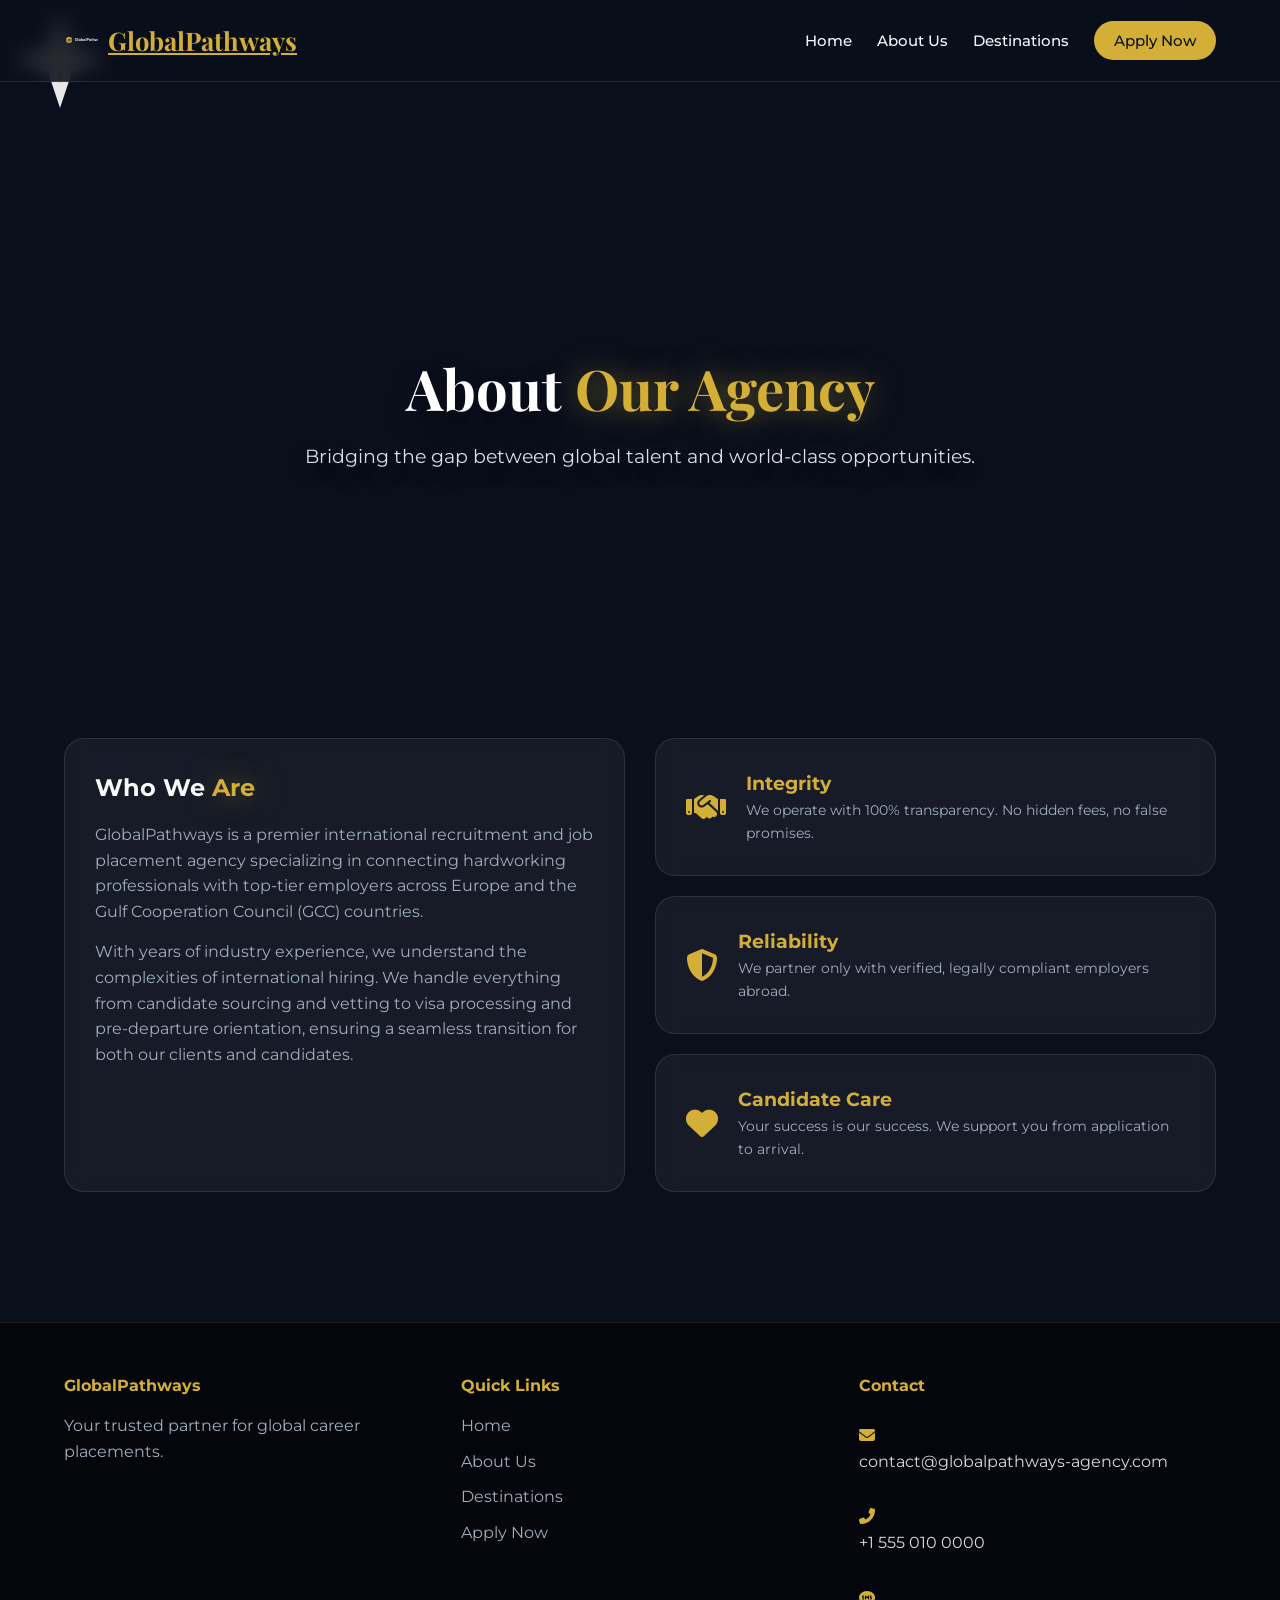
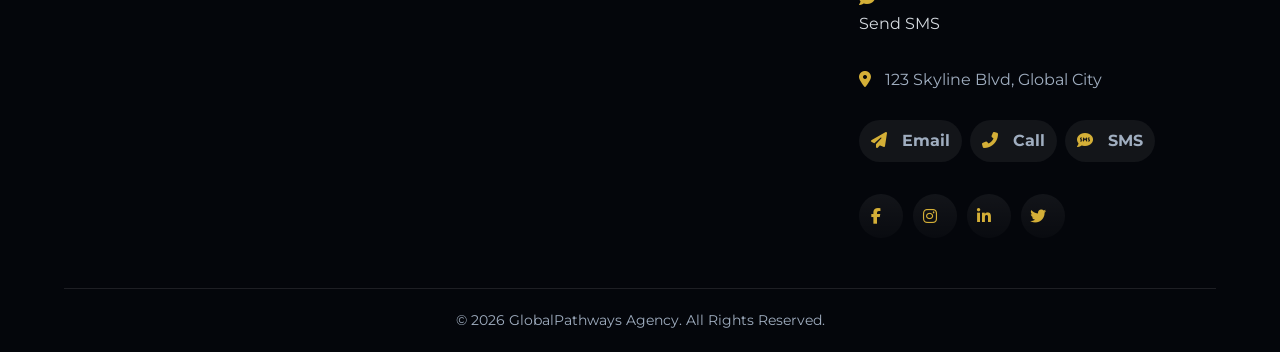
==== about.html @ d6a93e00 "Initial commit" ====
<!DOCTYPE html>
<html lang="en">
<head>
    <meta charset="UTF-8">
    <meta name="viewport" content="width=device-width, initial-scale=1.0">
    <title>About Us | GlobalPathways</title>
    <link rel="icon" href="favicon.ico" type="image/x-icon">
    <link rel="stylesheet" href="style.css">
    <link rel="stylesheet" href="https://cdnjs.cloudflare.com/ajax/libs/font-awesome/6.4.0/css/all.min.css">
    <link href="https://fonts.googleapis.com/css2?family=Montserrat:wght@300;400;600;800&family=Playfair+Display:wght@700&display=swap" rel="stylesheet">
</head>
<body>
    <div class="bg-3d-container"><div class="stars"></div><div class="plane-3d"><svg viewBox="0 0 100 100" width="120" height="120"><path d="M50 10 L60 40 L90 50 L60 60 L50 90 L40 60 L10 50 L40 40 Z" fill="#ffffff" opacity="0.9"/><path d="M50 30 L55 50 L50 70 L45 50 Z" fill="#d4af37"/></svg></div></div>
    <nav class="navbar">
        <a class="logo" href="index.html"><img src="logo.svg" alt="GlobalPathways logo"><span>GlobalPathways</span></a>
        <ul class="nav-links" id="navLinks"><li><a href="index.html">Home</a></li><li><a href="about.html">About Us</a></li><li><a href="destinations.html">Destinations</a></li><li><a href="apply.html" class="btn-nav">Apply Now</a></li></ul>
        <div class="hamburger" id="hamburger"><i class="fas fa-bars"></i></div>
    </nav>

    <section class="page-hero">
        <h1>About <span class="gold-text">Our Agency</span></h1>
        <p>Bridging the gap between global talent and world-class opportunities.</p>
    </section>

    <section class="section">
        <div class="about-grid">
            <div class="glass-card">
                <h2>Who We <span class="gold-text">Are</span></h2>
                <p style="color:var(--text-muted); margin-top:15px;">GlobalPathways is a premier international recruitment and job placement agency specializing in connecting hardworking professionals with top-tier employers across Europe and the Gulf Cooperation Council (GCC) countries.</p>
                <p style="color:var(--text-muted); margin-top:15px;">With years of industry experience, we understand the complexities of international hiring. We handle everything from candidate sourcing and vetting to visa processing and pre-departure orientation, ensuring a seamless transition for both our clients and candidates.</p>
            </div>
            <div style="display:flex; flex-direction:column; gap:20px;">
                <div class="glass-card" style="display:flex; align-items:center; gap:20px;"><i class="fas fa-handshake" style="font-size:2rem; color:var(--gold);"></i><div><h3 style="color:var(--gold);">Integrity</h3><p style="color:var(--text-muted); font-size:0.9rem;">We operate with 100% transparency. No hidden fees, no false promises.</p></div></div>
                <div class="glass-card" style="display:flex; align-items:center; gap:20px;"><i class="fas fa-shield-alt" style="font-size:2rem; color:var(--gold);"></i><div><h3 style="color:var(--gold);">Reliability</h3><p style="color:var(--text-muted); font-size:0.9rem;">We partner only with verified, legally compliant employers abroad.</p></div></div>
                <div class="glass-card" style="display:flex; align-items:center; gap:20px;"><i class="fas fa-heart" style="font-size:2rem; color:var(--gold);"></i><div><h3 style="color:var(--gold);">Candidate Care</h3><p style="color:var(--text-muted); font-size:0.9rem;">Your success is our success. We support you from application to arrival.</p></div></div>
            </div>
        </div>
    </section>

    <footer>
        <div class="footer-content">
            <div class="footer-col"><h4>GlobalPathways</h4><p>Your trusted partner for global career placements.</p></div>
            <div class="footer-col"><h4>Quick Links</h4><a href="index.html">Home</a><a href="about.html">About Us</a><a href="destinations.html">Destinations</a><a href="apply.html">Apply Now</a></div>
            <div class="footer-col footer-contact">
                <h4>Contact</h4>
                <p class="footer-contact-item"><i class="fas fa-envelope"></i> <a href="mailto:contact@globalpathways-agency.com">contact@globalpathways-agency.com</a></p>
                <p class="footer-contact-item"><i class="fas fa-phone-alt"></i> <a href="tel:+15550100000">+1 555 010 0000</a></p>
                <p class="footer-contact-item"><i class="fas fa-sms"></i> <a href="sms:+15550100000">Send SMS</a></p>
                <p class="footer-contact-item"><i class="fas fa-map-marker-alt"></i> 123 Skyline Blvd, Global City</p>
                <div class="footer-actions">
                    <a class="footer-btn" href="mailto:contact@globalpathways-agency.com"><i class="fas fa-paper-plane"></i> Email</a>
                    <a class="footer-btn" href="tel:+15550100000"><i class="fas fa-phone-alt"></i> Call</a>
                    <a class="footer-btn" href="sms:+15550100000"><i class="fas fa-sms"></i> SMS</a>
                </div>
                <div class="footer-social">
                    <a href="https://facebook.com/GlobalPathways" target="_blank" aria-label="Facebook"><i class="fab fa-facebook-f"></i></a>
                    <a href="https://instagram.com/GlobalPathways" target="_blank" aria-label="Instagram"><i class="fab fa-instagram"></i></a>
                    <a href="https://linkedin.com/company/GlobalPathways" target="_blank" aria-label="LinkedIn"><i class="fab fa-linkedin-in"></i></a>
                    <a href="https://twitter.com/GlobalPathways" target="_blank" aria-label="Twitter"><i class="fab fa-twitter"></i></a>
                </div>
            </div>
        </div>
        <div class="footer-bottom"><p>&copy; 2026 GlobalPathways Agency. All Rights Reserved.</p></div>
    </footer>
    <script src="script.js"></script>
</body>
</html>
---- style.css ----
:root {
    --primary-bg: #0a0f1c;
    --secondary-bg: #111827;
    --gold: #d4af37;
    --light-gold: #f3e5ab;
    --text-main: #f8f9fa;
    --text-muted: #a0aec0;
    --glass-bg: rgba(255, 255, 255, 0.05);
    --glass-border: rgba(255, 255, 255, 0.1);
}
* { margin: 0; padding: 0; box-sizing: border-box; scroll-behavior: smooth; }
body { font-family: 'Montserrat', sans-serif; background-color: var(--primary-bg); color: var(--text-main); overflow-x: hidden; line-height: 1.6; }

/* VIDEO BACKGROUND */
.top-video-section { position: relative; overflow: hidden; }
.top-video-section .bg-video { position: absolute; inset: 0; width: 100%; height: 100%; object-fit: cover; object-position: center; filter: brightness(0.45) saturate(0.95); z-index: -2; }
.top-video-section .bg-video-overlay { position: absolute; inset: 0; background: linear-gradient(180deg, rgba(4, 9, 21, 0.65) 0%, rgba(4, 9, 21, 0.75) 35%, rgba(4, 9, 21, 0.92) 100%); z-index: -1; }
.top-video-section .hero,
.top-video-section .section { position: relative; z-index: 1; }
.top-video-section .hero { min-height: 85vh; display: flex; align-items: center; justify-content: center; padding-top: 100px; }
.top-video-section .section { padding-top: 80px; }

.contact-section { position: relative; background-image: url('https://images.pexels.com/photos/1004433/pexels-photo-1004433.jpeg?auto=compress&cs=tinysrgb&w=1600'); background-size: cover; background-position: center; color: #f8f9fa; }
.contact-section::before { content: '';
    position: absolute;
    inset: 0;
    background: rgba(0, 0, 0, 0.72);
    z-index: 0;
}
.contact-section .glass-card { background: rgba(8, 15, 28, 0.92); border-color: rgba(255, 255, 255, 0.14); }
.contact-section .contact-card h3,
.contact-section .contact-card p,
.contact-section .contact-card .hours-grid div,
.contact-section .wa-btn { color: #f8f9fa; }
.contact-section .wa-btn { background: rgba(212, 175, 55, 0.95); color: #08101f; }
.contact-section .wa-btn:hover { background: #f3e5ab; }
.contact-section a { color: #f8f9fa; }

/* NAVIGATION */
.navbar { display: flex; justify-content: space-between; align-items: center; padding: 20px 5%; position: fixed; width: 100%; top: 0; z-index: 1000; background: rgba(10, 15, 28, 0.85); backdrop-filter: blur(10px); border-bottom: 1px solid var(--glass-border); }
.logo { display: inline-flex; align-items: center; gap: 10px; font-family: 'Playfair Display', serif; font-size: 1.6rem; color: var(--gold); font-weight: 700; }
.logo img { width: 34px; height: 34px; display: inline-block; }
.logo span { display: inline-block; vertical-align: middle; }
.nav-links { display: flex; list-style: none; gap: 25px; }
.nav-links a { color: var(--text-main); text-decoration: none; font-weight: 500; transition: color 0.3s; font-size: 0.95rem; }
.nav-links a:hover, .nav-links .btn-nav { color: var(--gold); }
.btn-nav { background: var(--gold); color: var(--primary-bg) !important; padding: 10px 20px; border-radius: 30px; font-weight: 600; }
.hamburger { display: none; font-size: 1.5rem; cursor: pointer; color: var(--gold); }

/* HERO & PAGE HERO */
.hero, .page-hero { min-height: 100vh; display: flex; flex-direction: column; align-items: center; justify-content: center; text-align: center; padding: 0 20px; }
.page-hero { min-height: 50vh; margin-top: 80px; }
.hero-title, .page-hero h1 { font-family: 'Playfair Display', serif; font-size: 3.5rem; margin-bottom: 20px; line-height: 1.2; color: #ffffff; text-shadow: 0 12px 28px rgba(0, 0, 0, 0.4); }
.gold-text { color: var(--gold); text-shadow: 0 0 30px rgba(212, 175, 55, 0.5); }
.hero-subtitle, .page-hero p { font-size: 1.2rem; color: #dcdfe6; margin-bottom: 40px; max-width: 700px; text-shadow: 0 10px 25px rgba(0, 0, 0, 0.25); }
.hero-buttons { display: flex; gap: 20px; justify-content: center; flex-wrap: wrap; }
.btn { padding: 15px 35px; border-radius: 50px; text-decoration: none; font-weight: 600; transition: all 0.3s ease; display: inline-block; }
.btn-primary { background: var(--gold); color: var(--primary-bg); border: none; cursor: pointer; font-size: 1rem; }
.btn-primary:hover { background: var(--light-gold); transform: translateY(-3px); box-shadow: 0 10px 20px rgba(212, 175, 55, 0.3); }
.btn-secondary { border: 2px solid var(--gold); color: var(--gold); }
.btn-secondary:hover { background: var(--gold); color: var(--primary-bg); transform: translateY(-3px); }

/* SECTIONS & CARDS */
.section { padding: 80px 5%; position: relative; }
.section-title { font-family: 'Playfair Display', serif; font-size: 2.5rem; text-align: center; margin-bottom: 15px; }
.section-subtitle { text-align: center; color: var(--text-muted); max-width: 600px; margin: 0 auto 50px; }
.glass-card { background: var(--glass-bg); backdrop-filter: blur(10px); border: 1px solid var(--glass-border); border-radius: 20px; padding: 30px; transition: transform 0.3s ease, box-shadow 0.3s ease; }
.glass-card:hover { transform: translateY(-5px); box-shadow: 0 20px 40px rgba(0, 0, 0, 0.3); border-color: var(--gold); }

/* GRIDS */
.destinations-grid, .destinations-detail-grid, .contact-grid, .about-grid { display: grid; grid-template-columns: repeat(auto-fit, minmax(300px, 1fr)); gap: 30px; max-width: 1200px; margin: 0 auto; }
.jobs-grid { display: grid; grid-template-columns: repeat(auto-fill, minmax(220px, 1fr)); gap: 20px; max-width: 1200px; margin: 0 auto; }
.job-item { display: flex; align-items: center; gap: 15px; padding: 20px; font-weight: 500; color: var(--text-main); text-decoration: none; }
.job-item:hover { color: var(--gold); border-color: var(--gold); }
.job-item i { font-size: 1.5rem; color: var(--gold); min-width: 30px; }
.destination-card h3, .country-card h3 { color: var(--gold); margin-bottom: 15px; font-size: 1.4rem; }
.destination-card ul, .country-jobs { list-style: none; }
.destination-card li, .country-jobs li { padding: 8px 0; border-bottom: 1px solid var(--glass-border); color: var(--text-muted); }
.country-city { color: var(--text-muted); font-size: 0.9rem; margin-bottom: 15px; font-style: italic; }

/* CONTACT & WHATSAPP */
.contact-card h3 { color: var(--gold); margin-bottom: 15px; display: flex; align-items: center; gap: 10px; }
.whatsapp-list { display: flex; flex-direction: column; gap: 12px; margin-top: 20px; }
.wa-btn { background: #25D366; color: white !important; padding: 12px 20px; border-radius: 10px; text-align: center; font-weight: 600; transition: all 0.3s; display: flex; align-items: center; justify-content: center; gap: 10px; text-decoration: none; }
.wa-btn:hover { background: #128C7E; transform: scale(1.02); }
.contact-actions { display: flex; flex-wrap: wrap; gap: 12px; margin-top: 20px; }
.contact-btn { display: inline-flex; align-items: center; gap: 10px; padding: 12px 18px; border-radius: 999px; font-weight: 700; text-decoration: none; transition: transform 0.25s ease, box-shadow 0.25s ease; box-shadow: 0 0 0 rgba(212, 175, 55, 0); }
.contact-btn:hover { transform: translateY(-2px); box-shadow: 0 12px 26px rgba(212, 175, 55, 0.22); }
.contact-email { background: rgba(255, 255, 255, 0.95); color: #08101f; }
.contact-phone { background: rgba(212, 175, 55, 0.95); color: #08101f; }
.contact-sms { background: rgba(61, 178, 255, 0.95); color: #08101f; }
.social-links { display: flex; align-items: center; gap: 12px; margin-top: 24px; }
.social-links a { width: 45px; height: 45px; display: inline-flex; align-items: center; justify-content: center; border-radius: 50%; color: #fff; background: rgba(255,255,255,0.08); text-decoration: none; transition: transform 0.25s ease, box-shadow 0.25s ease, background 0.25s ease; }
.social-links a:hover { transform: translateY(-3px); box-shadow: 0 14px 30px rgba(212, 175, 55, 0.22); background: linear-gradient(135deg, rgba(212,175,55,0.9), rgba(255, 255, 255, 0.15)); }
.social-links a i { font-size: 1rem; }
.map-container { margin-top: 20px; border-radius: 16px; overflow: hidden; border: 1px solid var(--glass-border); }
.map-container iframe { width: 100%; height: 240px; border: 0; display: block; }
.hours-grid div { margin-bottom: 8px; color: var(--text-muted); }

/* APPLY PAGE */
.process-steps { display: grid; grid-template-columns: repeat(4, 1fr); gap: 20px; max-width: 1000px; margin: 0 auto 60px; text-align: center; }
.step span { display: inline-block; width: 40px; height: 40px; background: var(--gold); color: var(--primary-bg); border-radius: 50%; line-height: 40px; font-weight: 800; font-size: 1.2rem; margin-bottom: 10px; }
.step h4 { color: var(--gold); margin-bottom: 5px; }
.step p { color: var(--text-muted); font-size: 0.85rem; margin: 0; }
.apply-form-container { max-width: 800px; margin: 0 auto; }
.form-grid { display: grid; grid-template-columns: 1fr 1fr; gap: 20px; }
.form-group { margin-bottom: 20px; }
.form-group.full-width { grid-column: 1 / -1; }
.form-group label { display: block; margin-bottom: 8px; font-weight: 500; }
.form-group input, .form-group select, .form-group textarea { width: 100%; padding: 12px 15px; background: rgba(255,255,255,0.05); border: 1px solid var(--glass-border); border-radius: 10px; color: var(--text-main); font-family: 'Montserrat', sans-serif; font-size: 1rem; }
.form-group input:focus, .form-group select:focus, .form-group textarea:focus { outline: none; border-color: var(--gold); }
.form-group select option { background: var(--secondary-bg); }

/* FOOTER */
footer { background: rgba(0,0,0,0.6); padding: 50px 5% 20px; border-top: 1px solid var(--glass-border); margin-top: 50px; }
.footer-content { display: grid; grid-template-columns: repeat(auto-fit, minmax(250px, 1fr)); gap: 40px; max-width: 1200px; margin: 0 auto 40px; }
.footer-col h4 { color: var(--gold); margin-bottom: 15px; }
.footer-col p, .footer-col a { color: var(--text-muted); text-decoration: none; display: block; margin-bottom: 10px; }
.footer-col a:hover { color: var(--gold); }
.footer-col i { margin-right: 10px; color: var(--gold); }
.footer-bottom { text-align: center; padding-top: 20px; border-top: 1px solid var(--glass-border); color: var(--text-muted); font-size: 0.9rem; }

/* Footer contact & social */
.footer-contact { display: flex; flex-direction: column; gap: 10px; }
.footer-contact-item { color: #d6dbe1; margin-bottom: 6px; }
.footer-contact-item a { color: #d6dbe1; text-decoration: none; }
.footer-contact-item a:hover { color: var(--gold); }
.footer-actions { display: flex; gap: 8px; flex-wrap: wrap; margin-top: 8px; }
.footer-btn { display: inline-flex; align-items: center; gap: 8px; padding: 8px 12px; border-radius: 999px; background: rgba(255,255,255,0.06); color: #f8f9fa; text-decoration: none; font-weight: 700; transition: transform 0.18s ease, box-shadow 0.18s ease; }
.footer-btn:hover { transform: translateY(-3px); box-shadow: 0 18px 36px rgba(212,175,55,0.18); background: linear-gradient(90deg, rgba(212,175,55,0.95), rgba(243,229,171,0.9)); color: #08101f; }
.footer-social { display: flex; gap: 10px; margin-top: 12px; }
.footer-social a { width: 44px; height: 44px; display: inline-flex; align-items: center; justify-content: center; border-radius: 50%; background: linear-gradient(180deg, rgba(255,255,255,0.06), rgba(255,255,255,0.02)); color: #fff; text-decoration: none; transition: transform 0.18s ease, box-shadow 0.18s ease; }
.footer-social a:hover { transform: translateY(-4px); box-shadow: 0 22px 44px rgba(212,175,55,0.18); background: linear-gradient(90deg, rgba(212,175,55,0.95), rgba(243,229,171,0.9)); color: #08101f; }
.footer-social a i { font-size: 1rem; }

/* RESPONSIVE */
@media (max-width: 768px) {
    .hamburger { display: block; }
    .nav-links { position: fixed; top: 75px; right: -100%; height: calc(100vh - 75px); width: 100%; background: var(--secondary-bg); flex-direction: column; align-items: center; justify-content: center; transition: right 0.4s ease; }
    .nav-links.active { right: 0; }
    .hero-title, .page-hero h1 { font-size: 2.2rem; }
    .section-title { font-size: 1.8rem; }
    .process-steps, .form-grid, .about-grid { grid-template-columns: 1fr; }
}

/* Mobile-specific video adjustments for better fit */
@media (max-width: 480px) {
    .top-video-section .bg-video { object-position: center top; filter: brightness(0.45) saturate(0.95); }
    .top-video-section .hero { min-height: 55vh; padding-top: 80px; }
    .top-video-section .section { padding-top: 40px; }
    .logo img { width: 30px; height: 30px; }
}

@media (min-width: 481px) and (max-width: 1024px) {
    .top-video-section .hero { min-height: 70vh; padding-top: 90px; }
    .top-video-section .bg-video { object-position: center center; }
}
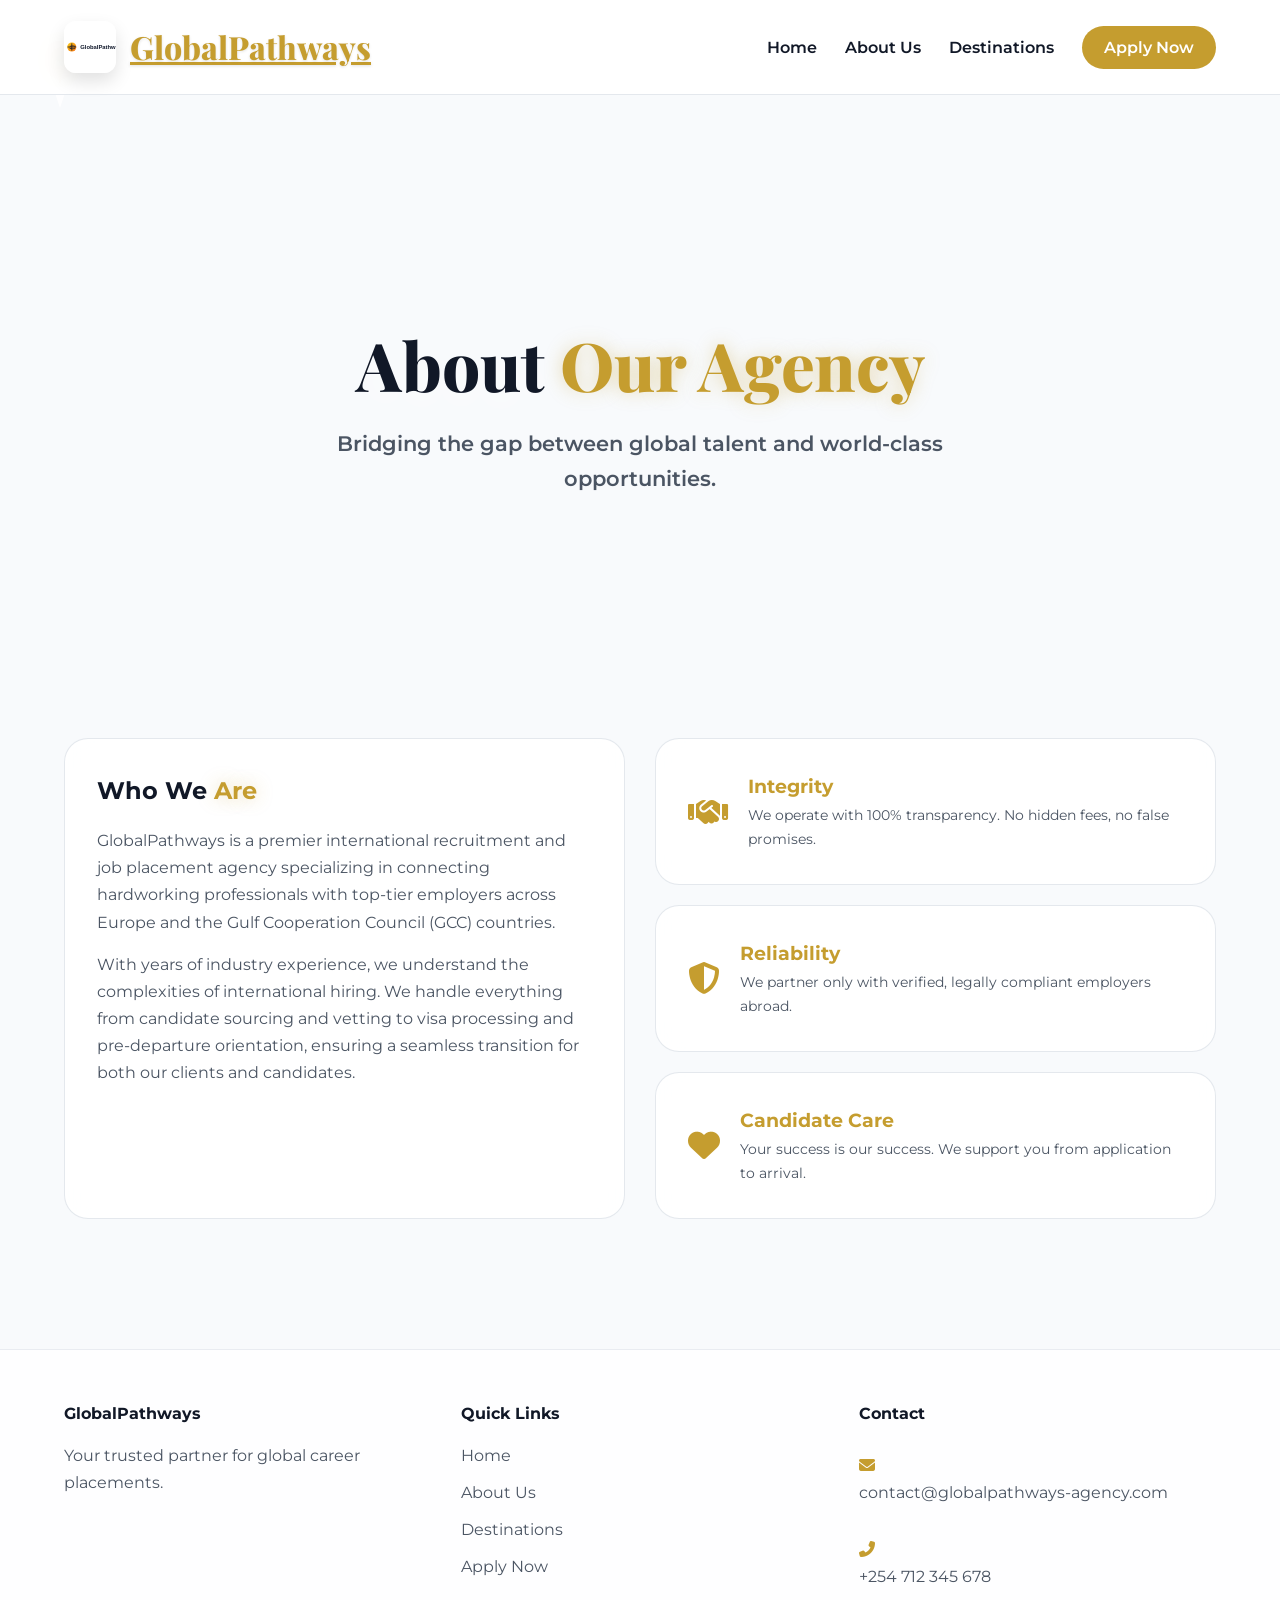
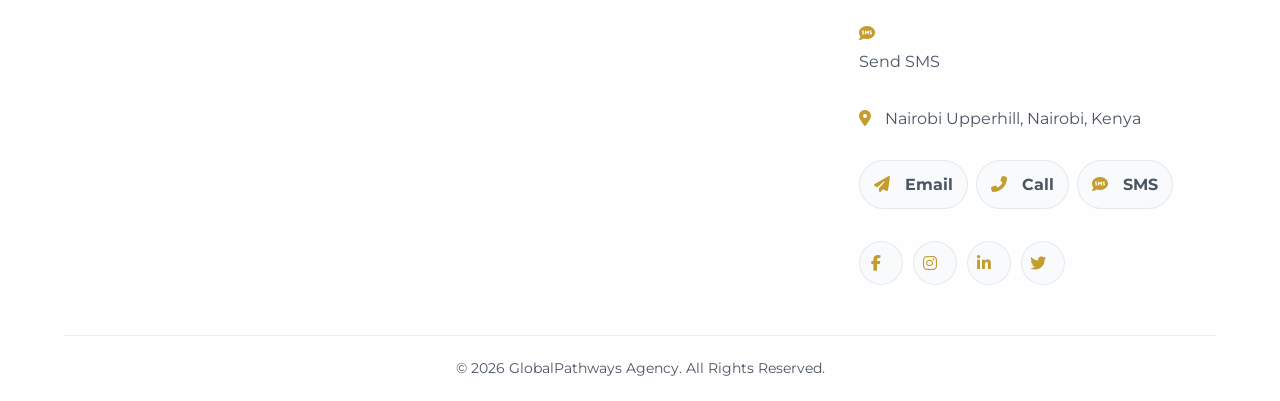
==== commit 91b4702e: "j" ====
--- a/about.html
+++ b/about.html
@@ -4,7 +4,7 @@
     <meta charset="UTF-8">
     <meta name="viewport" content="width=device-width, initial-scale=1.0">
     <title>About Us | GlobalPathways</title>
-    <link rel="icon" href="favicon.ico" type="image/x-icon">
+    <link rel="icon" href="favicon.svg" type="image/svg+xml">
     <link rel="stylesheet" href="style.css">
     <link rel="stylesheet" href="https://cdnjs.cloudflare.com/ajax/libs/font-awesome/6.4.0/css/all.min.css">
     <link href="https://fonts.googleapis.com/css2?family=Montserrat:wght@300;400;600;800&family=Playfair+Display:wght@700&display=swap" rel="stylesheet">
@@ -44,13 +44,13 @@
             <div class="footer-col footer-contact">
                 <h4>Contact</h4>
                 <p class="footer-contact-item"><i class="fas fa-envelope"></i> <a href="mailto:contact@globalpathways-agency.com">contact@globalpathways-agency.com</a></p>
-                <p class="footer-contact-item"><i class="fas fa-phone-alt"></i> <a href="tel:+15550100000">+1 555 010 0000</a></p>
-                <p class="footer-contact-item"><i class="fas fa-sms"></i> <a href="sms:+15550100000">Send SMS</a></p>
-                <p class="footer-contact-item"><i class="fas fa-map-marker-alt"></i> 123 Skyline Blvd, Global City</p>
+                <p class="footer-contact-item"><i class="fas fa-phone-alt"></i> <a href="tel:+254712345678">+254 712 345 678</a></p>
+                <p class="footer-contact-item"><i class="fas fa-sms"></i> <a href="sms:+254712345678">Send SMS</a></p>
+                <p class="footer-contact-item"><i class="fas fa-map-marker-alt"></i> Nairobi Upperhill, Nairobi, Kenya</p>
                 <div class="footer-actions">
                     <a class="footer-btn" href="mailto:contact@globalpathways-agency.com"><i class="fas fa-paper-plane"></i> Email</a>
-                    <a class="footer-btn" href="tel:+15550100000"><i class="fas fa-phone-alt"></i> Call</a>
-                    <a class="footer-btn" href="sms:+15550100000"><i class="fas fa-sms"></i> SMS</a>
+                    <a class="footer-btn" href="tel:+254712345678"><i class="fas fa-phone-alt"></i> Call</a>
+                    <a class="footer-btn" href="sms:+254712345678"><i class="fas fa-sms"></i> SMS</a>
                 </div>
                 <div class="footer-social">
                     <a href="https://facebook.com/GlobalPathways" target="_blank" aria-label="Facebook"><i class="fab fa-facebook-f"></i></a>
--- a/style.css
+++ b/style.css
@@ -1,101 +1,105 @@
 :root {
-    --primary-bg: #0a0f1c;
-    --secondary-bg: #111827;
-    --gold: #d4af37;
-    --light-gold: #f3e5ab;
-    --text-main: #f8f9fa;
-    --text-muted: #a0aec0;
-    --glass-bg: rgba(255, 255, 255, 0.05);
-    --glass-border: rgba(255, 255, 255, 0.1);
+    --primary-bg: #f8fafc;
+    --secondary-bg: #ffffff;
+    --gold: #c59d2f;
+    --light-gold: #f8e8a2;
+    --text-main: #111827;
+    --text-muted: #4b5563;
+    --glass-bg: rgba(255, 255, 255, 0.88);
+    --glass-border: rgba(148, 163, 184, 0.25);
 }
 * { margin: 0; padding: 0; box-sizing: border-box; scroll-behavior: smooth; }
-body { font-family: 'Montserrat', sans-serif; background-color: var(--primary-bg); color: var(--text-main); overflow-x: hidden; line-height: 1.6; }
+body { font-family: 'Montserrat', sans-serif; background-color: var(--primary-bg); color: var(--text-main); overflow-x: hidden; line-height: 1.7; }
 
 /* VIDEO BACKGROUND */
-.top-video-section { position: relative; overflow: hidden; }
-.top-video-section .bg-video { position: absolute; inset: 0; width: 100%; height: 100%; object-fit: cover; object-position: center; filter: brightness(0.45) saturate(0.95); z-index: -2; }
-.top-video-section .bg-video-overlay { position: absolute; inset: 0; background: linear-gradient(180deg, rgba(4, 9, 21, 0.65) 0%, rgba(4, 9, 21, 0.75) 35%, rgba(4, 9, 21, 0.92) 100%); z-index: -1; }
+.top-video-section { position: relative; overflow: hidden; background: linear-gradient(180deg, rgba(15, 23, 42, 0.55) 0%, rgba(15, 23, 42, 0.55) 45%, rgba(15, 23, 42, 0.65) 100%); }
+.top-video-section .bg-video { position: absolute; inset: 0; width: 100%; height: 100%; object-fit: cover; object-position: center center; filter: brightness(0.55) saturate(1.05); z-index: 0; background-color: #0f172a; }
+.top-video-section .bg-video-overlay { position: absolute; inset: 0; background: linear-gradient(180deg, rgba(15, 23, 42, 0.4) 0%, rgba(15, 23, 42, 0.35) 45%, rgba(15, 23, 42, 0.55) 100%); z-index: 1; pointer-events: none; box-shadow: inset 0 0 80px rgba(0, 0, 0, 0.45); }
+.top-video-section .navbar,
 .top-video-section .hero,
-.top-video-section .section { position: relative; z-index: 1; }
+.top-video-section .section { position: relative; z-index: 2; }
 .top-video-section .hero { min-height: 85vh; display: flex; align-items: center; justify-content: center; padding-top: 100px; }
 .top-video-section .section { padding-top: 80px; }
+.top-video-section .hero-title,
+.top-video-section .hero-subtitle { color: #ffffff; }
 
-.contact-section { position: relative; background-image: url('https://images.pexels.com/photos/1004433/pexels-photo-1004433.jpeg?auto=compress&cs=tinysrgb&w=1600'); background-size: cover; background-position: center; color: #f8f9fa; }
+.contact-section { position: relative; background-image: url('https://images.pexels.com/photos/1004433/pexels-photo-1004433.jpeg?auto=compress&cs=tinysrgb&w=1600'); background-size: cover; background-position: center; color: var(--text-main); }
 .contact-section::before { content: '';
     position: absolute;
     inset: 0;
-    background: rgba(0, 0, 0, 0.72);
+    background: rgba(255, 255, 255, 0.80);
     z-index: 0;
 }
-.contact-section .glass-card { background: rgba(8, 15, 28, 0.92); border-color: rgba(255, 255, 255, 0.14); }
+.contact-section .glass-card { background: rgba(255, 255, 255, 0.9); border-color: rgba(148, 163, 184, 0.25); }
 .contact-section .contact-card h3,
 .contact-section .contact-card p,
 .contact-section .contact-card .hours-grid div,
-.contact-section .wa-btn { color: #f8f9fa; }
-.contact-section .wa-btn { background: rgba(212, 175, 55, 0.95); color: #08101f; }
-.contact-section .wa-btn:hover { background: #f3e5ab; }
-.contact-section a { color: #f8f9fa; }
+.contact-section .wa-btn { color: var(--text-main); }
+.contact-section .wa-btn { background: rgba(197, 157, 47, 0.95); color: #111827; }
+.contact-section .wa-btn:hover { background: var(--light-gold); }
+.contact-section a { color: var(--text-main); }
+
 
 /* NAVIGATION */
-.navbar { display: flex; justify-content: space-between; align-items: center; padding: 20px 5%; position: fixed; width: 100%; top: 0; z-index: 1000; background: rgba(10, 15, 28, 0.85); backdrop-filter: blur(10px); border-bottom: 1px solid var(--glass-border); }
-.logo { display: inline-flex; align-items: center; gap: 10px; font-family: 'Playfair Display', serif; font-size: 1.6rem; color: var(--gold); font-weight: 700; }
-.logo img { width: 34px; height: 34px; display: inline-block; }
+.navbar { display: flex; justify-content: space-between; align-items: center; padding: 20px 5%; position: fixed; width: 100%; top: 0; z-index: 1000; background: rgba(255, 255, 255, 0.92); backdrop-filter: blur(12px); border-bottom: 1px solid var(--glass-border); }
+.logo { display: inline-flex; align-items: center; gap: 14px; font-family: 'Playfair Display', serif; font-size: 2rem; color: var(--gold); font-weight: 800; text-shadow: 0 1px 3px rgba(0,0,0,0.12); }
+.logo img { width: 52px; height: 52px; display: inline-block; border-radius: 12px; background: rgba(255,255,255,0.95); box-shadow: 0 8px 18px rgba(0,0,0,0.12); }
 .logo span { display: inline-block; vertical-align: middle; }
-.nav-links { display: flex; list-style: none; gap: 25px; }
-.nav-links a { color: var(--text-main); text-decoration: none; font-weight: 500; transition: color 0.3s; font-size: 0.95rem; }
+.nav-links { display: flex; list-style: none; gap: 28px; }
+.nav-links a { color: var(--text-main); text-decoration: none; font-weight: 600; transition: color 0.3s; font-size: 1rem; }
 .nav-links a:hover, .nav-links .btn-nav { color: var(--gold); }
-.btn-nav { background: var(--gold); color: var(--primary-bg) !important; padding: 10px 20px; border-radius: 30px; font-weight: 600; }
+.btn-nav { background: var(--gold); color: var(--secondary-bg) !important; padding: 12px 22px; border-radius: 30px; font-weight: 700; }
 .hamburger { display: none; font-size: 1.5rem; cursor: pointer; color: var(--gold); }
 
 /* HERO & PAGE HERO */
 .hero, .page-hero { min-height: 100vh; display: flex; flex-direction: column; align-items: center; justify-content: center; text-align: center; padding: 0 20px; }
 .page-hero { min-height: 50vh; margin-top: 80px; }
-.hero-title, .page-hero h1 { font-family: 'Playfair Display', serif; font-size: 3.5rem; margin-bottom: 20px; line-height: 1.2; color: #ffffff; text-shadow: 0 12px 28px rgba(0, 0, 0, 0.4); }
-.gold-text { color: var(--gold); text-shadow: 0 0 30px rgba(212, 175, 55, 0.5); }
-.hero-subtitle, .page-hero p { font-size: 1.2rem; color: #dcdfe6; margin-bottom: 40px; max-width: 700px; text-shadow: 0 10px 25px rgba(0, 0, 0, 0.25); }
+.hero-title, .page-hero h1 { font-family: 'Playfair Display', serif; font-size: 4.2rem; margin-bottom: 24px; line-height: 1.1; color: var(--text-main); font-weight: 800; text-shadow: 0 12px 32px rgba(255, 255, 255, 0.65); }
+.gold-text { color: var(--gold); text-shadow: 0 0 18px rgba(197, 157, 47, 0.35); }
+.hero-subtitle, .page-hero p { font-size: 1.3rem; color: var(--text-muted); margin-bottom: 42px; max-width: 760px; text-shadow: none; font-weight: 600; }
 .hero-buttons { display: flex; gap: 20px; justify-content: center; flex-wrap: wrap; }
-.btn { padding: 15px 35px; border-radius: 50px; text-decoration: none; font-weight: 600; transition: all 0.3s ease; display: inline-block; }
-.btn-primary { background: var(--gold); color: var(--primary-bg); border: none; cursor: pointer; font-size: 1rem; }
-.btn-primary:hover { background: var(--light-gold); transform: translateY(-3px); box-shadow: 0 10px 20px rgba(212, 175, 55, 0.3); }
-.btn-secondary { border: 2px solid var(--gold); color: var(--gold); }
-.btn-secondary:hover { background: var(--gold); color: var(--primary-bg); transform: translateY(-3px); }
+.btn { padding: 16px 38px; border-radius: 50px; text-decoration: none; font-weight: 700; transition: all 0.3s ease; display: inline-block; }
+.btn-primary { background: var(--gold); color: var(--secondary-bg); border: none; cursor: pointer; font-size: 1.05rem; }
+.btn-primary:hover { background: var(--light-gold); transform: translateY(-2px); box-shadow: 0 12px 24px rgba(197, 157, 47, 0.25); }
+.btn-secondary { border: 2px solid var(--gold); color: var(--text-main); background: rgba(255,255,255,0.96); }
+.btn-secondary:hover { background: var(--gold); color: var(--secondary-bg); transform: translateY(-2px); }
 
 /* SECTIONS & CARDS */
 .section { padding: 80px 5%; position: relative; }
-.section-title { font-family: 'Playfair Display', serif; font-size: 2.5rem; text-align: center; margin-bottom: 15px; }
-.section-subtitle { text-align: center; color: var(--text-muted); max-width: 600px; margin: 0 auto 50px; }
-.glass-card { background: var(--glass-bg); backdrop-filter: blur(10px); border: 1px solid var(--glass-border); border-radius: 20px; padding: 30px; transition: transform 0.3s ease, box-shadow 0.3s ease; }
-.glass-card:hover { transform: translateY(-5px); box-shadow: 0 20px 40px rgba(0, 0, 0, 0.3); border-color: var(--gold); }
+.section-title { font-family: 'Playfair Display', serif; font-size: 2.6rem; text-align: center; margin-bottom: 15px; color: var(--text-main); }
+.section-subtitle { text-align: center; color: var(--text-muted); max-width: 640px; margin: 0 auto 50px; }
+.glass-card { background: var(--glass-bg); backdrop-filter: blur(14px); border: 1px solid var(--glass-border); border-radius: 24px; padding: 32px; transition: transform 0.3s ease, box-shadow 0.3s ease; }
+.glass-card:hover { transform: translateY(-4px); box-shadow: 0 24px 46px rgba(15, 23, 42, 0.12); border-color: rgba(197, 157, 47, 0.3); }
 
 /* GRIDS */
 .destinations-grid, .destinations-detail-grid, .contact-grid, .about-grid { display: grid; grid-template-columns: repeat(auto-fit, minmax(300px, 1fr)); gap: 30px; max-width: 1200px; margin: 0 auto; }
-.jobs-grid { display: grid; grid-template-columns: repeat(auto-fill, minmax(220px, 1fr)); gap: 20px; max-width: 1200px; margin: 0 auto; }
-.job-item { display: flex; align-items: center; gap: 15px; padding: 20px; font-weight: 500; color: var(--text-main); text-decoration: none; }
-.job-item:hover { color: var(--gold); border-color: var(--gold); }
+.jobs-grid { display: grid; grid-template-columns: repeat(auto-fill, minmax(240px, 1fr)); gap: 22px; max-width: 1200px; margin: 0 auto; }
+.job-item { display: flex; align-items: center; gap: 16px; padding: 22px; font-weight: 600; color: var(--text-main); text-decoration: none; background: rgba(255,255,255,0.96); border: 1px solid rgba(148, 163, 184, 0.25); border-radius: 18px; transition: transform 0.25s ease, border-color 0.25s ease, color 0.25s ease; }
+.job-item:hover { color: var(--gold); border-color: rgba(197, 157, 47, 0.35); transform: translateY(-2px); }
 .job-item i { font-size: 1.5rem; color: var(--gold); min-width: 30px; }
-.destination-card h3, .country-card h3 { color: var(--gold); margin-bottom: 15px; font-size: 1.4rem; }
+.destination-card h3, .country-card h3 { color: var(--gold); margin-bottom: 15px; font-size: 1.45rem; }
 .destination-card ul, .country-jobs { list-style: none; }
-.destination-card li, .country-jobs li { padding: 8px 0; border-bottom: 1px solid var(--glass-border); color: var(--text-muted); }
-.country-city { color: var(--text-muted); font-size: 0.9rem; margin-bottom: 15px; font-style: italic; }
+.destination-card li, .country-jobs li { padding: 10px 0; border-bottom: 1px solid rgba(148, 163, 184, 0.2); color: var(--text-muted); }
+.country-city { color: var(--text-muted); font-size: 0.92rem; margin-bottom: 15px; font-style: italic; }
 
 /* CONTACT & WHATSAPP */
-.contact-card h3 { color: var(--gold); margin-bottom: 15px; display: flex; align-items: center; gap: 10px; }
-.whatsapp-list { display: flex; flex-direction: column; gap: 12px; margin-top: 20px; }
-.wa-btn { background: #25D366; color: white !important; padding: 12px 20px; border-radius: 10px; text-align: center; font-weight: 600; transition: all 0.3s; display: flex; align-items: center; justify-content: center; gap: 10px; text-decoration: none; }
-.wa-btn:hover { background: #128C7E; transform: scale(1.02); }
+.contact-card h3 { color: var(--text-main); margin-bottom: 15px; display: flex; align-items: center; gap: 10px; }
+.whatsapp-list { display: flex; flex-direction: column; gap: 14px; margin-top: 20px; }
+.wa-btn { background: #25D366; color: white !important; padding: 14px 22px; border-radius: 14px; text-align: center; font-weight: 600; transition: all 0.3s; display: flex; align-items: center; justify-content: center; gap: 10px; text-decoration: none; }
+.wa-btn:hover { background: #1ba45a; transform: translateY(-1px); }
 .contact-actions { display: flex; flex-wrap: wrap; gap: 12px; margin-top: 20px; }
-.contact-btn { display: inline-flex; align-items: center; gap: 10px; padding: 12px 18px; border-radius: 999px; font-weight: 700; text-decoration: none; transition: transform 0.25s ease, box-shadow 0.25s ease; box-shadow: 0 0 0 rgba(212, 175, 55, 0); }
-.contact-btn:hover { transform: translateY(-2px); box-shadow: 0 12px 26px rgba(212, 175, 55, 0.22); }
-.contact-email { background: rgba(255, 255, 255, 0.95); color: #08101f; }
-.contact-phone { background: rgba(212, 175, 55, 0.95); color: #08101f; }
-.contact-sms { background: rgba(61, 178, 255, 0.95); color: #08101f; }
+.contact-btn { display: inline-flex; align-items: center; gap: 10px; padding: 12px 18px; border-radius: 999px; font-weight: 700; text-decoration: none; transition: transform 0.25s ease, box-shadow 0.25s ease; box-shadow: 0 0 0 rgba(197, 157, 47, 0); }
+.contact-btn:hover { transform: translateY(-2px); box-shadow: 0 12px 26px rgba(197, 157, 47, 0.18); }
+.contact-email { background: rgba(255, 255, 255, 0.95); color: #111827; }
+.contact-phone { background: rgba(197, 157, 47, 0.95); color: #111827; }
+.contact-sms { background: rgba(61, 178, 255, 0.95); color: #111827; }
 .social-links { display: flex; align-items: center; gap: 12px; margin-top: 24px; }
-.social-links a { width: 45px; height: 45px; display: inline-flex; align-items: center; justify-content: center; border-radius: 50%; color: #fff; background: rgba(255,255,255,0.08); text-decoration: none; transition: transform 0.25s ease, box-shadow 0.25s ease, background 0.25s ease; }
-.social-links a:hover { transform: translateY(-3px); box-shadow: 0 14px 30px rgba(212, 175, 55, 0.22); background: linear-gradient(135deg, rgba(212,175,55,0.9), rgba(255, 255, 255, 0.15)); }
+.social-links a { width: 45px; height: 45px; display: inline-flex; align-items: center; justify-content: center; border-radius: 50%; color: #111827; background: rgba(255,255,255,0.9); text-decoration: none; transition: transform 0.25s ease, box-shadow 0.25s ease, background 0.25s ease; }
+.social-links a:hover { transform: translateY(-3px); box-shadow: 0 14px 30px rgba(197, 157, 47, 0.12); background: linear-gradient(135deg, rgba(197,157,47,0.9), rgba(255, 255, 255, 0.7)); }
 .social-links a i { font-size: 1rem; }
-.map-container { margin-top: 20px; border-radius: 16px; overflow: hidden; border: 1px solid var(--glass-border); }
-.map-container iframe { width: 100%; height: 240px; border: 0; display: block; }
-.hours-grid div { margin-bottom: 8px; color: var(--text-muted); }
+.map-container { margin-top: 20px; border-radius: 18px; overflow: hidden; border: 1px solid rgba(148, 163, 184, 0.2); }
+.map-container iframe { width: 100%; height: 260px; border: 0; display: block; }
+.hours-grid div { margin-bottom: 10px; color: var(--text-muted); }
 
 /* APPLY PAGE */
 .process-steps { display: grid; grid-template-columns: repeat(4, 1fr); gap: 20px; max-width: 1000px; margin: 0 auto 60px; text-align: center; }
@@ -112,25 +116,25 @@
 .form-group select option { background: var(--secondary-bg); }
 
 /* FOOTER */
-footer { background: rgba(0,0,0,0.6); padding: 50px 5% 20px; border-top: 1px solid var(--glass-border); margin-top: 50px; }
+footer { background: rgba(255, 255, 255, 0.9); padding: 50px 5% 20px; border-top: 1px solid rgba(148, 163, 184, 0.2); margin-top: 50px; }
 .footer-content { display: grid; grid-template-columns: repeat(auto-fit, minmax(250px, 1fr)); gap: 40px; max-width: 1200px; margin: 0 auto 40px; }
-.footer-col h4 { color: var(--gold); margin-bottom: 15px; }
+.footer-col h4 { color: var(--text-main); margin-bottom: 15px; }
 .footer-col p, .footer-col a { color: var(--text-muted); text-decoration: none; display: block; margin-bottom: 10px; }
 .footer-col a:hover { color: var(--gold); }
 .footer-col i { margin-right: 10px; color: var(--gold); }
-.footer-bottom { text-align: center; padding-top: 20px; border-top: 1px solid var(--glass-border); color: var(--text-muted); font-size: 0.9rem; }
+.footer-bottom { text-align: center; padding-top: 20px; border-top: 1px solid rgba(148, 163, 184, 0.2); color: var(--text-muted); font-size: 0.9rem; }
 
 /* Footer contact & social */
 .footer-contact { display: flex; flex-direction: column; gap: 10px; }
-.footer-contact-item { color: #d6dbe1; margin-bottom: 6px; }
-.footer-contact-item a { color: #d6dbe1; text-decoration: none; }
+.footer-contact-item { color: var(--text-muted); margin-bottom: 6px; }
+.footer-contact-item a { color: var(--text-muted); text-decoration: none; }
 .footer-contact-item a:hover { color: var(--gold); }
 .footer-actions { display: flex; gap: 8px; flex-wrap: wrap; margin-top: 8px; }
-.footer-btn { display: inline-flex; align-items: center; gap: 8px; padding: 8px 12px; border-radius: 999px; background: rgba(255,255,255,0.06); color: #f8f9fa; text-decoration: none; font-weight: 700; transition: transform 0.18s ease, box-shadow 0.18s ease; }
-.footer-btn:hover { transform: translateY(-3px); box-shadow: 0 18px 36px rgba(212,175,55,0.18); background: linear-gradient(90deg, rgba(212,175,55,0.95), rgba(243,229,171,0.9)); color: #08101f; }
+.footer-btn { display: inline-flex; align-items: center; gap: 8px; padding: 10px 14px; border-radius: 999px; background: rgba(248, 250, 252, 0.95); color: var(--text-main); text-decoration: none; font-weight: 700; transition: transform 0.18s ease, box-shadow 0.18s ease; border: 1px solid rgba(148, 163, 184, 0.2); }
+.footer-btn:hover { transform: translateY(-3px); box-shadow: 0 18px 36px rgba(197, 157, 47, 0.16); background: linear-gradient(90deg, rgba(197,157,47,0.95), rgba(248,250,252,0.95)); color: #111827; }
 .footer-social { display: flex; gap: 10px; margin-top: 12px; }
-.footer-social a { width: 44px; height: 44px; display: inline-flex; align-items: center; justify-content: center; border-radius: 50%; background: linear-gradient(180deg, rgba(255,255,255,0.06), rgba(255,255,255,0.02)); color: #fff; text-decoration: none; transition: transform 0.18s ease, box-shadow 0.18s ease; }
-.footer-social a:hover { transform: translateY(-4px); box-shadow: 0 22px 44px rgba(212,175,55,0.18); background: linear-gradient(90deg, rgba(212,175,55,0.95), rgba(243,229,171,0.9)); color: #08101f; }
+.footer-social a { width: 44px; height: 44px; display: inline-flex; align-items: center; justify-content: center; border-radius: 50%; background: rgba(248,250,252,0.95); color: #111827; text-decoration: none; transition: transform 0.18s ease, box-shadow 0.18s ease; border: 1px solid rgba(148, 163, 184, 0.18); }
+.footer-social a:hover { transform: translateY(-4px); box-shadow: 0 22px 44px rgba(197,157,47,0.14); background: linear-gradient(90deg, rgba(197,157,47,0.95), rgba(248,250,252,0.95)); color: #111827; }
 .footer-social a i { font-size: 1rem; }
 
 /* RESPONSIVE */
